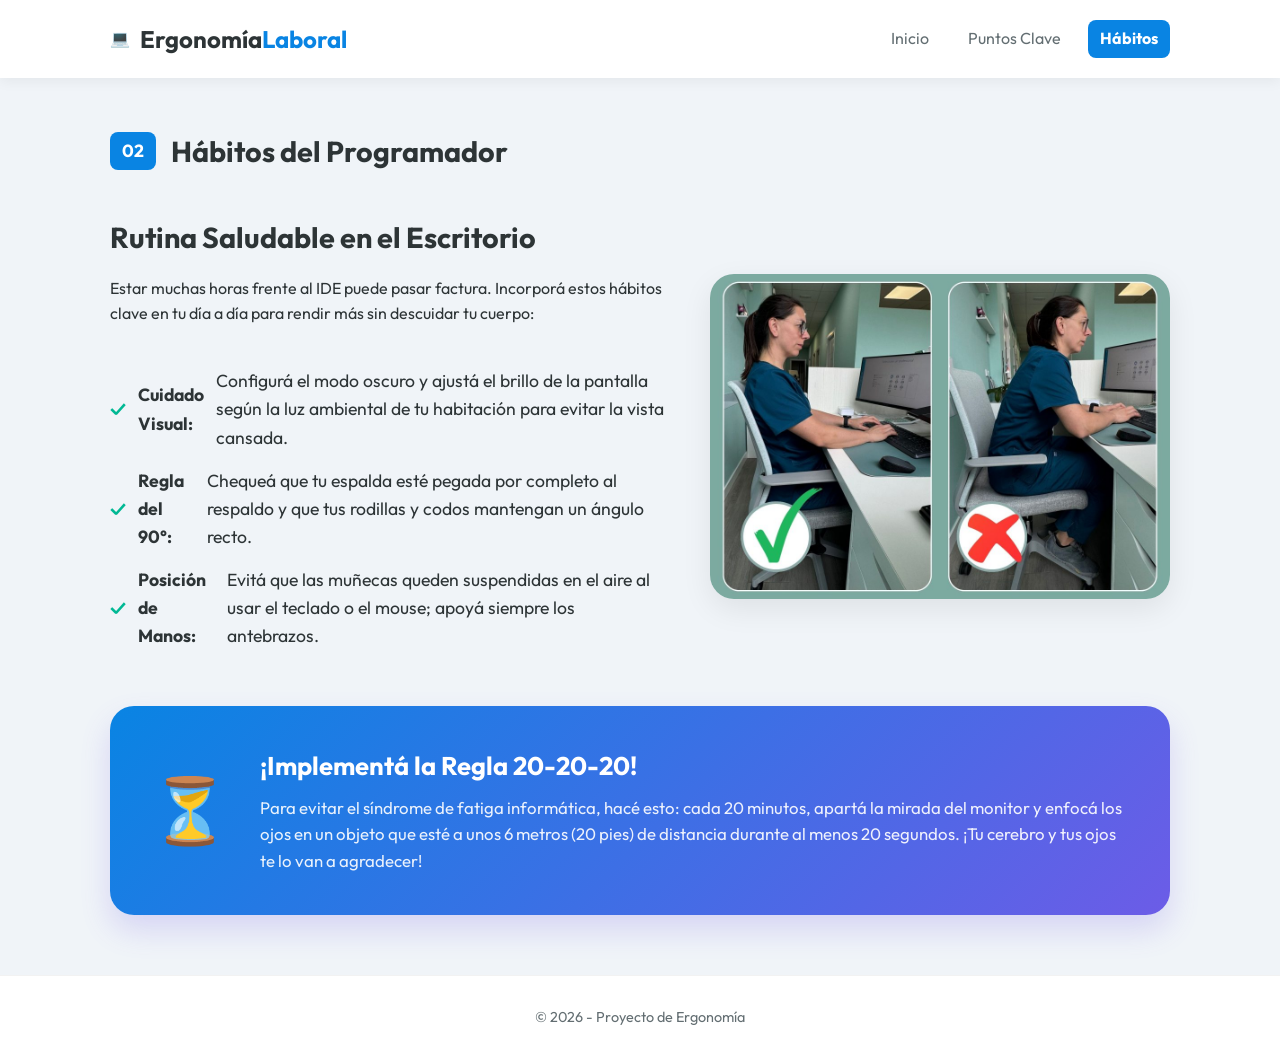
==== habitos.html @ 55f0629e "Add files via upload" ====
<!DOCTYPE html>
<html lang="es">
<head>
    <meta charset="UTF-8">
    <meta name="viewport" content="width=device-width, initial-scale=1.0">
    <title>Ergonomía | Hábitos y Pausas</title>
    <link href="https://fonts.googleapis.com/css2?family=Outfit:wght=300;400;700&display=swap" rel="stylesheet">
    <link rel="stylesheet" href="style.css">
</head>
<body>

    <header class="main-header">
        <div class="container">
            <div class="header-flex">
                <div class="logo">
                    <span class="icon">💻</span>
                    <h1>Ergonomía<span>Laboral</span></h1>
                </div>
                <nav class="nav-menu">
                    <a href="index.html" class="nav-link">Inicio</a>
                    <a href="pilares.html" class="nav-link">Puntos Clave</a>
                    <a href="habitos.html" class="nav-link active">Hábitos</a>
                </nav>
            </div>
        </div>
    </header>

    <main class="container">
        <h2 class="section-title"><span>02</span> Hábitos del Programador</h2>
        
        <section class="safety-section">
            <div class="safety-content">
                <h3>Rutina Saludable en el Escritorio</h3>
                <p>Estar muchas horas frente al IDE puede pasar factura. Incorporá estos hábitos clave en tu día a día para rendir más sin descuidar tu cuerpo:</p>
                <br>
                <ul class="check-list">
                    <li><span>✓</span> <strong>Cuidado Visual:</strong> Configurá el modo oscuro y ajustá el brillo de la pantalla según la luz ambiental de tu habitación para evitar la vista cansada.</li>
                    <li><span>✓</span> <strong>Regla del 90°:</strong> Chequeá que tu espalda esté pegada por completo al respaldo y que tus rodillas y codos mantengan un ángulo recto.</li>
                    <li><span>✓</span> <strong>Posición de Manos:</strong> Evitá que las muñecas queden suspendidas en el aire al usar el teclado o el mouse; apoyá siempre los antebrazos.</li>
                </ul>
            </div>
            <div class="safety-visual">
                <img src="ergo.jpg" alt="Rutina saludable frente a la computadora">
            </div>
        </section>

        <section class="break-banner">
            <div class="break-icon">⏳</div>
            <div class="break-text">
                <h3>¡Implementá la Regla 20-20-20!</h3>
                <p>Para evitar el síndrome de fatiga informática, hacé esto: cada 20 minutos, apartá la mirada del monitor y enfocá los ojos en un objeto que esté a unos 6 metros (20 pies) de distancia durante al menos 20 segundos. ¡Tu cerebro y tus ojos te lo van a agradecer!</p>
            </div>
        </section>
    </main>

    <footer class="main-footer">
        <p>&copy; 2026 - Proyecto de Ergonomía</p>
    </footer>

</body>
</html>
---- style.css ----
:root {
    --bg-body: #f0f4f8;
    --primary: #2d3436;
    --accent-blue: #0984e3;
    --accent-green: #00b894;
    --accent-orange: #e17055;
    --accent-purple: #6c5ce7;
    --white: #ffffff;
    --text-soft: #636e72;
}

* {
    margin: 0;
    padding: 0;
    box-sizing: border-box;
}

*, *::before, *::after {
    margin: 0;
    padding: 0;
    box-sizing: border-box;
}

body {
    font-family: 'Outfit', sans-serif;
    background-color: var(--bg-body);
    color: var(--primary);
    line-height: 1.6;
    display: flex;
    flex-direction: column;
    min-height: 100vh;
}

.container {
    max-width: 1100px;
    margin: 0 auto;
    padding: 0 20px;
}

.main-header {
    background: var(--white);
    padding: 20px 0;
    box-shadow: 0 4px 12px rgba(0,0,0,0.05);
    position: sticky;
    top: 0;
    z-index: 1000;
}

.header-flex {
    display: flex;
    justify-content: space-between;
    align-items: center;
    flex-wrap: wrap;
}

.logo {
    display: flex;
    align-items: center;
    gap: 10px;
}

.logo h1 {
    font-size: 1.5rem;
    font-weight: 700;
}

.logo h1 span { 
    color: var(--accent-blue); 
}

.tagline {
    font-size: 0.9rem;
    color: var(--text-soft);
    font-weight: 300;
}

.nav-menu {
    display: flex;
    gap: 15px;
}

.nav-link {
    text-decoration: none;
    color: var(--text-soft);
    font-weight: 400;
    font-size: 1rem;
    padding: 6px 12px;
    border-radius: 8px;
    transition: all 0.3s ease;
}

.nav-link:hover {
    color: var(--accent-blue);
    background-color: rgba(9, 132, 227, 0.05);
}

.nav-link.active {
    color: var(--white);
    background-color: var(--accent-blue);
    font-weight: 700;
}

.hero-card {
    display: flex;
    flex-wrap: wrap;
    background: var(--white);
    margin-top: 40px;
    border-radius: 24px;
    overflow: hidden;
    box-shadow: 0 20px 40px rgba(0,0,0,0.05);
}

.hero-text {
    flex: 1 1 500px;
    padding: 60px;
}

.hero-text h2 {
    font-size: 2.5rem;
    margin-bottom: 20px;
    color: var(--accent-blue);
}

.hero-image {
    flex: 1 1 400px;
    position: relative;
    background: #eef2f7;
    display: flex;
    align-items: center;
    justify-content: center;
}

.hero-image img { 
    width: 100%; 
    height: 100%; 
    object-fit: cover; 
}

.badge {
    position: absolute;
    top: 20px;
    right: 20px;
    background: var(--accent-green);
    color: white;
    padding: 8px 20px;
    border-radius: 50px;
    font-weight: bold;
    font-size: 0.85rem;
}

.section-title {
    margin: 50px 0 25px;
    display: flex;
    align-items: center;
    gap: 15px;
    font-size: 1.8rem;
}

.section-title span {
    background: var(--accent-blue);
    color: white;
    padding: 5px 12px;
    border-radius: 8px;
    font-weight: bold;
    font-size: 1.1rem;
}

.grid-layout {
    display: flex;
    flex-wrap: wrap;
    gap: 20px;
    margin-bottom: 40px;
}

.info-card {
    flex: 1 1 calc(25% - 20px);
    min-width: 240px;
    background: var(--white);
    padding: 40px 30px;
    border-radius: 20px;
    text-align: center;
    transition: transform 0.3s ease, box-shadow 0.3s ease;
    border-bottom: 6px solid #ddd;
    box-shadow: 0 10px 20px rgba(0,0,0,0.02);
}

.info-card:hover { 
    transform: translateY(-10px); 
    box-shadow: 0 15px 30px rgba(0,0,0,0.08);
}

.card-icon { 
    font-size: 3rem; 
    margin-bottom: 20px; 
}

.info-card h3 {
    margin-bottom: 12px;
    font-size: 1.3rem;
}

.info-card p {
    font-size: 0.95rem;
    color: var(--text-soft);
}

.silla { border-color: var(--accent-orange); }
.monitor { border-color: var(--accent-blue); }
.perifericos { border-color: var(--accent-purple); }
.luz { border-color: var(--accent-green); }

.safety-section {
    display: flex;
    flex-wrap: wrap;
    gap: 40px;
    margin: 40px 0;
    align-items: center;
}

.safety-content { 
    flex: 1 1 500px; 
}

.safety-content h3 {
    font-size: 1.8rem;
    margin-bottom: 15px;
}

.check-list { 
    list-style: none; 
    margin-top: 15px;
}

.check-list li {
    margin-bottom: 15px;
    display: flex;
    align-items: center;
    gap: 12px;
    font-size: 1.1rem;
}

.check-list span {
    color: var(--accent-green);
    font-weight: bold;
    font-size: 1.2rem;
}

.safety-visual {
    flex: 1 1 400px;
}

.safety-visual img {
    width: 100%;
    height: auto;
    border-radius: 24px;
    box-shadow: 0 10px 30px rgba(0,0,0,0.08);
}

.break-banner {
    background: linear-gradient(135deg, var(--accent-blue), var(--accent-purple));
    color: white;
    padding: 40px;
    border-radius: 24px;
    display: flex;
    align-items: center;
    gap: 30px;
    margin: 40px 0 60px;
    box-shadow: 0 15px 30px rgba(108, 92, 231, 0.2);
}

.break-icon { 
    font-size: 4rem; 
}

.break-text h3 {
    font-size: 1.6rem;
    margin-bottom: 8px;
}

.break-text p {
    font-size: 1.05rem;
    opacity: 0.9;
}

.main-footer {
    text-align: center;
    padding: 30px;
    background: var(--white);
    color: var(--text-soft);
    font-size: 0.9rem;
    margin-top: auto;
    border-top: 1px solid rgba(0,0,0,0.05);
}

@media (max-width: 768px) {
    .header-flex { 
        flex-direction: column;
        gap: 15px;
        text-align: center; 
    }

    .nav-menu {
        width: 100%;
        justify-content: center;
    }

    .hero-text { 
        padding: 30px 20px; 
    }
    
    .hero-text h2 { 
        font-size: 1.8rem; 
    }

    .break-banner {
        flex-direction: column;
        text-align: center;
        gap: 15px;
        padding: 30px;
    }

    .break-icon {
        font-size: 3rem;
    }
}
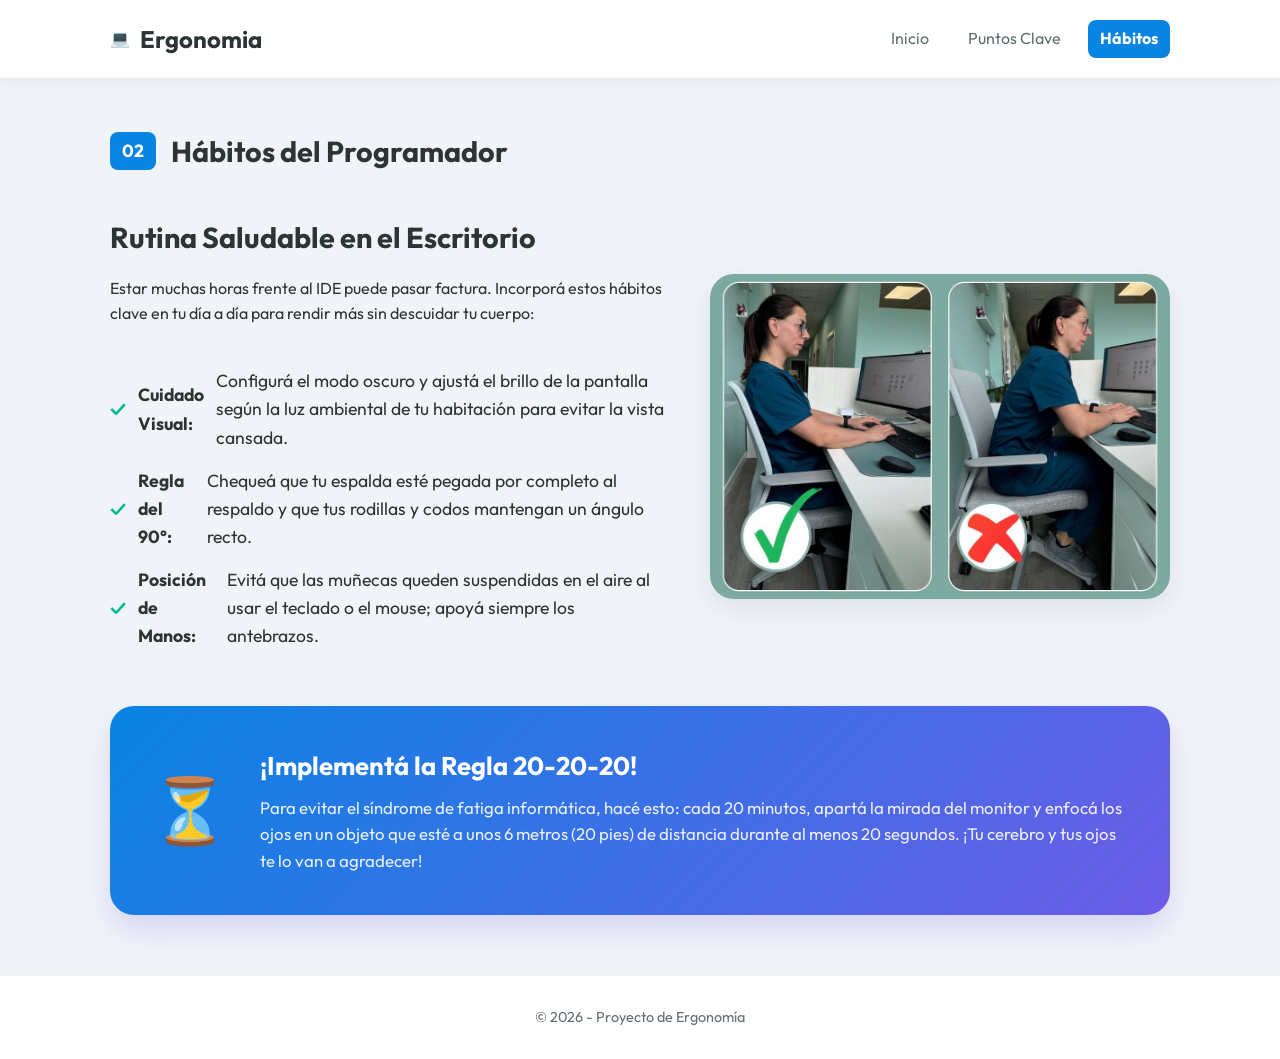
==== commit 9542adba: "Fix HTML formatting issues in habitos.html" ====
--- a/habitos.html
+++ b/habitos.html
@@ -14,7 +14,7 @@
             <div class="header-flex">
                 <div class="logo">
                     <span class="icon">💻</span>
-                    <h1>Ergonomía<span>Laboral</span></h1>
+                    <h1>Ergonomia</span></h1>
                 </div>
                 <nav class="nav-menu">
                     <a href="index.html" class="nav-link">Inicio</a>
@@ -58,4 +58,4 @@
     </footer>
 
 </body>
-</html>+</html>
